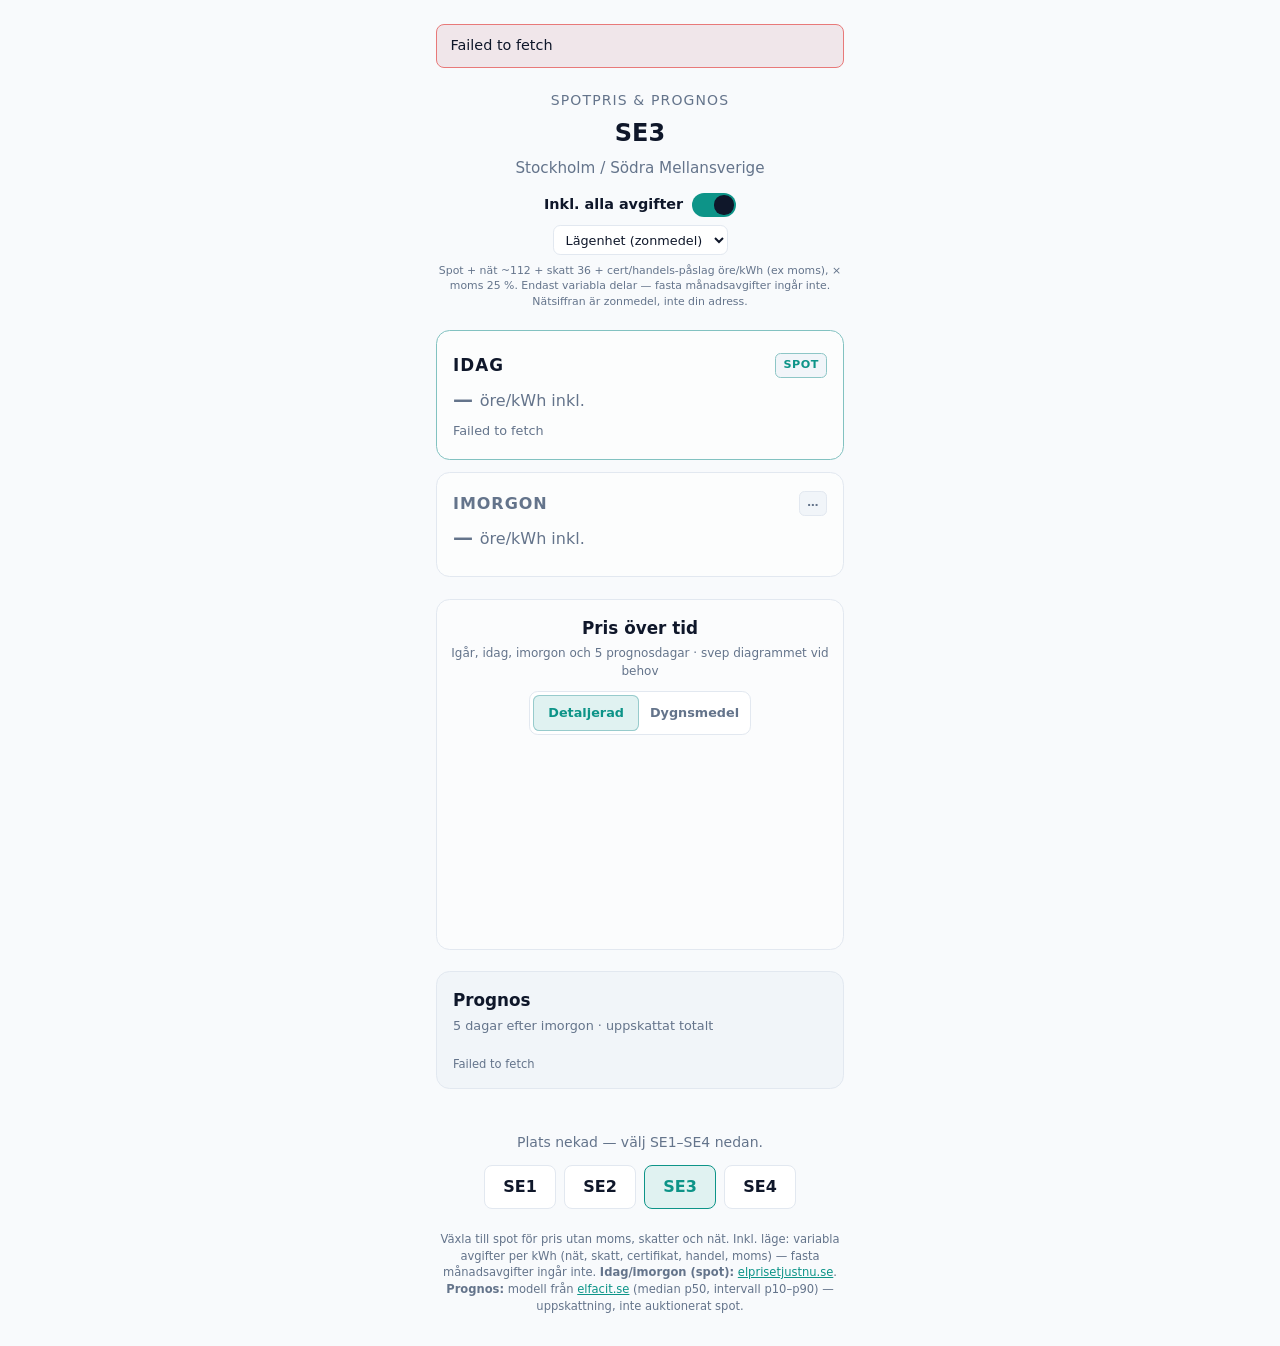
==== elpris-web/index.html @ 411c00dd "Sync elpris-web: variable-only fee model Co-authored-by: Bryneholt <Bryneholt@users.noreply.github.c" ====
<!DOCTYPE html>
<html lang="sv">
  <head>
    <meta charset="utf-8" />
    <meta name="viewport" content="width=device-width, initial-scale=1" />
    <meta name="description" content="Dagens elspotpris, imorgon och prognos för ditt elområde" />
    <title>Elpris — idag &amp; prognos</title>
    <link rel="stylesheet" href="styles.css" />
  </head>
  <body>
    <main class="page" id="main">
      <div
        id="app-status"
        class="app-status"
        role="status"
        aria-live="polite"
        hidden
      ></div>

      <header class="header">
        <p class="eyebrow">Spotpris &amp; prognos</p>
        <h1 class="zone-label" id="zone-label">—</h1>
        <p class="zone-sub" id="zone-sub" aria-live="polite"></p>
        <div class="fee-controls">
          <label class="fee-switch" for="include-fees">
            <span class="fee-switch__label">Inkl. alla avgifter</span>
            <input
              type="checkbox"
              id="include-fees"
              class="fee-switch__input"
              checked
              role="switch"
              aria-checked="true"
            />
            <span class="fee-switch__track" aria-hidden="true"></span>
          </label>
          <label class="fee-profile" for="net-profile">
            <span class="visually-hidden">Nätprofil</span>
            <select id="net-profile" class="fee-profile__select" aria-label="Nätprofil för beräkning"></select>
          </label>
        </div>
        <p class="fee-hint" id="fee-hint" hidden></p>
      </header>

      <section class="prices" aria-labelledby="prices-heading">
        <h2 id="prices-heading" class="visually-hidden">Idag och imorgon</h2>

        <article class="price-block price-block--today" aria-labelledby="today-label">
          <div class="price-block__head">
            <h3 class="price-block__title" id="today-label">Idag</h3>
            <span class="badge badge--spot" id="today-badge">Spot</span>
          </div>
          <p class="price-block__value" id="today-value" aria-live="polite">
            <span class="price-number" id="today-number">—</span>
            <span class="price-unit">öre/kWh</span>
          </p>
          <p class="price-block__meta" id="today-meta"></p>
        </article>

        <article class="price-block price-block--tomorrow" aria-labelledby="tomorrow-label">
          <div class="price-block__head">
            <h3 class="price-block__title" id="tomorrow-label">Imorgon</h3>
            <span class="badge" id="tomorrow-badge">…</span>
          </div>
          <p class="price-block__value" id="tomorrow-value" aria-live="polite">
            <span class="price-number" id="tomorrow-number">—</span>
            <span class="price-unit">öre/kWh</span>
          </p>
          <p class="price-block__meta" id="tomorrow-meta"></p>
        </article>
      </section>

      <section class="price-chart-section" aria-labelledby="chart-heading">
        <div class="price-chart-section__head">
          <h2 id="chart-heading" class="price-chart-section__title">Pris över tid</h2>
          <p class="price-chart-section__sub" id="chart-sub">
            Igår, idag, imorgon och 5 prognosdagar · svep diagrammet vid behov
          </p>
          <div class="chart-mode" role="group" aria-label="Diagramupplösning">
            <button
              type="button"
              class="chart-mode__btn"
              id="chart-mode-detailed"
              data-chart-mode="detaljerad"
              aria-pressed="true"
            >
              Detaljerad
            </button>
            <button
              type="button"
              class="chart-mode__btn"
              id="chart-mode-daily"
              data-chart-mode="dygnsmedel"
              aria-pressed="false"
            >
              Dygnsmedel
            </button>
          </div>
        </div>
        <div id="price-chart" class="price-chart" aria-live="polite"></div>
      </section>

      <section class="forecast" aria-labelledby="forecast-heading">
        <div class="forecast__head">
          <h2 class="forecast__title" id="forecast-heading">Prognos</h2>
          <p class="forecast__sub" id="forecast-sub">5 dagar framåt (medel per dygn)</p>
        </div>
        <ol class="forecast-list" id="forecast-list" aria-live="polite"></ol>
        <p class="forecast-note" id="forecast-note"></p>
      </section>

      <p class="updated" id="updated-at" aria-live="polite"></p>

      <nav class="zones" aria-label="Välj elområde">
        <p class="zones-hint" id="zones-hint">Hämtar plats …</p>
        <div class="zone-buttons" role="group" aria-label="Elområde SE1–SE4">
          <button type="button" class="zone-btn" data-zone="SE1">SE1</button>
          <button type="button" class="zone-btn" data-zone="SE2">SE2</button>
          <button type="button" class="zone-btn" data-zone="SE3">SE3</button>
          <button type="button" class="zone-btn" data-zone="SE4">SE4</button>
        </div>
      </nav>

      <footer class="footer">
        <p class="disclaimer">
          Växla till spot för pris utan moms, skatter och nät.
          Inkl. läge: variabla avgifter per kWh (nät, skatt, certifikat, handel, moms) —
          fasta månadsavgifter ingår inte.
          <strong>Idag/imorgon (spot):</strong>
          <a href="https://www.elprisetjustnu.se/elpris-api" rel="noopener noreferrer"
            >elprisetjustnu.se</a
          >.
          <strong>Prognos:</strong> modell från
          <a href="https://elfacit.se/elpris-nasta-vecka" rel="noopener noreferrer">elfacit.se</a>
          (median p50, intervall p10–p90) — uppskattning, inte auktionerat spot.
        </p>
      </footer>
    </main>
    <script src="fees.js"></script>
    <script src="chart.js"></script>
    <script src="app.js" defer></script>
  </body>
</html>
---- elpris-web/styles.css ----
:root {
  color-scheme: light dark;
  --bg: #0f1419;
  --fg: #f4f7fb;
  --muted: #9aa8b8;
  --accent: #5eead4;
  --accent-dim: #3cb8a8;
  --border: #2a3544;
  --btn-bg: #1a2330;
  --btn-active: #243044;
  --forecast-bg: #141c26;
  --font: system-ui, -apple-system, "Segoe UI", Roboto, "Helvetica Neue", sans-serif;
  --chart-spot: var(--accent);
  --chart-forecast: #a78bfa;
  --chart-cheap: #34d399;
  --chart-mid: #facc15;
  --chart-hot: #f87171;
}

@media (prefers-color-scheme: light) {
  :root {
    --bg: #f8fafc;
    --fg: #0f172a;
    --muted: #64748b;
    --accent: #0d9488;
    --accent-dim: #0f766e;
    --border: #e2e8f0;
    --btn-bg: #ffffff;
    --btn-active: #e0f2f1;
    --forecast-bg: #f1f5f9;
    --chart-forecast: #7c3aed;
    --chart-cheap: #10b981;
    --chart-mid: #eab308;
    --chart-hot: #ef4444;
  }
}

*,
*::before,
*::after {
  box-sizing: border-box;
}

html {
  font-size: 100%;
}

body {
  margin: 0;
  min-height: 100dvh;
  font-family: var(--font);
  background: var(--bg);
  color: var(--fg);
  line-height: 1.5;
}

.page {
  max-width: 28rem;
  margin: 0 auto;
  padding: 1.5rem 1.25rem 2rem;
  display: flex;
  flex-direction: column;
  gap: 1.35rem;
  min-height: 100dvh;
}

.app-status {
  margin: 0;
  padding: 0.65rem 0.85rem;
  font-size: 0.9rem;
  border-radius: 0.5rem;
  border: 1px solid var(--border);
  background: var(--forecast-bg);
  color: var(--fg);
}

.app-status--loading {
  color: var(--muted);
}

.app-status--error {
  border-color: #e87979;
  background: color-mix(in srgb, #e87979 12%, var(--forecast-bg));
  color: var(--fg);
}

.header {
  text-align: center;
}

.eyebrow {
  margin: 0 0 0.25rem;
  font-size: 0.875rem;
  text-transform: uppercase;
  letter-spacing: 0.08em;
  color: var(--muted);
}

.zone-label {
  margin: 0;
  font-size: 1.5rem;
  font-weight: 600;
}

.zone-sub {
  margin: 0.35rem 0 0;
  font-size: 0.95rem;
  color: var(--muted);
}

.fee-controls {
  margin-top: 0.85rem;
  display: flex;
  flex-direction: column;
  align-items: center;
  gap: 0.5rem;
}

.fee-switch {
  display: inline-flex;
  align-items: center;
  gap: 0.55rem;
  cursor: pointer;
  user-select: none;
}

.fee-switch__label {
  font-size: 0.9rem;
  font-weight: 600;
}

.fee-switch__input {
  position: absolute;
  opacity: 0;
  width: 1px;
  height: 1px;
}

.fee-switch__track {
  width: 2.75rem;
  height: 1.5rem;
  border-radius: 1rem;
  background: var(--border);
  position: relative;
  transition: background 0.15s;
  flex-shrink: 0;
}

.fee-switch__track::after {
  content: '';
  position: absolute;
  top: 0.15rem;
  left: 0.15rem;
  width: 1.2rem;
  height: 1.2rem;
  border-radius: 50%;
  background: var(--fg);
  transition: transform 0.15s;
}

.fee-switch__input:checked + .fee-switch__track {
  background: var(--accent);
}

.fee-switch__input:checked + .fee-switch__track::after {
  transform: translateX(1.25rem);
}

.fee-switch__input:focus-visible + .fee-switch__track {
  outline: 2px solid var(--accent);
  outline-offset: 2px;
}

.fee-profile__select {
  font: inherit;
  font-size: 0.8rem;
  padding: 0.35rem 0.5rem;
  border-radius: 0.45rem;
  border: 1px solid var(--border);
  background: var(--btn-bg);
  color: var(--fg);
  max-width: 100%;
}

.fee-hint {
  margin: 0.5rem 0 0;
  font-size: 0.68rem;
  line-height: 1.4;
  color: var(--muted);
  text-align: center;
}

[hidden].fee-hint {
  display: none;
}

.prices {
  display: flex;
  flex-direction: column;
  gap: 0.75rem;
}

.price-block {
  padding: 1.1rem 1rem;
  border: 1px solid var(--border);
  border-radius: 0.85rem;
  background: color-mix(in srgb, var(--btn-bg) 60%, transparent);
}

.price-block--today {
  padding: 1.35rem 1rem 1.2rem;
  border-color: color-mix(in srgb, var(--accent) 45%, var(--border));
}

.price-block__head {
  display: flex;
  align-items: center;
  justify-content: space-between;
  gap: 0.5rem;
  margin-bottom: 0.35rem;
}

.price-block__title {
  margin: 0;
  font-size: 1rem;
  font-weight: 600;
  text-transform: uppercase;
  letter-spacing: 0.06em;
  color: var(--muted);
}

.price-block--today .price-block__title {
  font-size: 1.05rem;
  color: var(--fg);
}

.badge {
  font-size: 0.7rem;
  font-weight: 600;
  text-transform: uppercase;
  letter-spacing: 0.04em;
  padding: 0.2rem 0.45rem;
  border-radius: 0.35rem;
  background: var(--forecast-bg);
  color: var(--muted);
  border: 1px solid var(--border);
}

.badge--spot {
  color: var(--accent);
  border-color: color-mix(in srgb, var(--accent) 40%, var(--border));
}

.badge--forecast {
  color: #c4b5fd;
  border-color: #6d28d9;
}

@media (prefers-color-scheme: light) {
  .badge--forecast {
    color: #5b21b6;
    border-color: #c4b5fd;
    background: #ede9fe;
  }
}

.price-block__value {
  margin: 0;
  display: flex;
  flex-wrap: wrap;
  align-items: baseline;
  gap: 0.3rem 0.45rem;
}

.price-number {
  font-weight: 700;
  font-variant-numeric: tabular-nums;
  letter-spacing: -0.02em;
  color: var(--accent);
}

.price-block--today .price-number {
  font-size: clamp(2.75rem, 13vw, 3.75rem);
}

.price-block--tomorrow .price-number {
  font-size: clamp(2.1rem, 10vw, 2.75rem);
}

.price-unit {
  font-size: 1rem;
  color: var(--muted);
}

.price-block__meta {
  margin: 0.45rem 0 0;
  font-size: 0.8rem;
  color: var(--muted);
}

.price-chart-section {
  padding: 1rem 0.75rem 0.85rem;
  border: 1px solid var(--border);
  border-radius: 0.85rem;
  background: color-mix(in srgb, var(--btn-bg) 50%, transparent);
}

.price-chart-section__head {
  margin-bottom: 0.5rem;
  text-align: center;
}

.price-chart-section__title {
  margin: 0;
  font-size: 1.05rem;
  font-weight: 600;
}

.price-chart-section__sub {
  margin: 0.2rem 0 0;
  font-size: 0.75rem;
  color: var(--muted);
}

.chart-mode {
  display: inline-flex;
  margin-top: 0.65rem;
  padding: 0.2rem;
  gap: 0.15rem;
  border-radius: 0.55rem;
  border: 1px solid var(--border);
  background: var(--btn-bg);
}

.chart-mode__btn {
  flex: 1;
  min-width: 6.5rem;
  min-height: 2.25rem;
  padding: 0.4rem 0.55rem;
  font: inherit;
  font-size: 0.8rem;
  font-weight: 600;
  color: var(--muted);
  background: transparent;
  border: none;
  border-radius: 0.4rem;
  cursor: pointer;
}

.chart-mode__btn:hover {
  color: var(--fg);
}

.chart-mode__btn:focus-visible {
  outline: 2px solid var(--accent);
  outline-offset: 1px;
}

.chart-mode__btn[aria-pressed='true'] {
  color: var(--accent);
  background: var(--btn-active);
  box-shadow: inset 0 0 0 1px color-mix(in srgb, var(--accent) 35%, var(--border));
}

.price-chart {
  min-height: 12rem;
  display: flex;
  flex-direction: column;
  align-items: stretch;
  gap: 0.5rem;
}

.price-chart__empty {
  margin: 2rem 0;
  text-align: center;
  font-size: 0.85rem;
  color: var(--muted);
}

.price-chart__scroll {
  overflow-x: auto;
  overflow-y: hidden;
  -webkit-overflow-scrolling: touch;
  margin: 0 -0.35rem;
  padding: 0 0.35rem 0.15rem;
  scrollbar-width: thin;
}

.price-chart__scroll:focus-visible {
  outline: 2px solid var(--accent);
  outline-offset: 2px;
  border-radius: 0.35rem;
}

.price-chart__scroll-hint {
  margin: 0 0 0.35rem;
  font-size: 0.68rem;
  text-align: center;
  color: var(--chart-forecast);
  font-weight: 600;
}

.price-chart__scroll-hint[hidden] {
  display: none;
}

.price-chart__prognos-divider {
  stroke: var(--chart-forecast);
  stroke-width: 1.25;
  stroke-dasharray: 3 4;
  opacity: 0.55;
}

.price-chart__segment-line--forecast {
  filter: drop-shadow(0 0 1px color-mix(in srgb, var(--chart-forecast) 40%, transparent));
}

.price-chart__dot--forecast {
  opacity: 1;
}

.price-chart__svg {
  width: 100%;
  height: auto;
  display: block;
  overflow: visible;
}

.price-chart--wide .price-chart__svg {
  width: auto;
  min-width: 100%;
}

.price-chart__grid line {
  stroke: var(--border);
  stroke-width: 1;
  stroke-dasharray: 2 4;
  opacity: 0.85;
}

.price-chart__ylabel,
.price-chart__xlabel {
  font-size: 8px;
  fill: var(--muted);
  font-family: var(--font);
}

.price-chart__day-label {
  font-size: 9px;
  font-weight: 600;
  fill: var(--muted);
  font-family: var(--font);
  text-transform: uppercase;
  letter-spacing: 0.04em;
}

.price-chart__band {
  fill: var(--border);
  opacity: 0.12;
}

.price-chart__band--today {
  fill: var(--accent);
  opacity: 0.08;
}

.price-chart__band--forecast-day {
  fill: color-mix(in srgb, var(--chart-forecast) 22%, transparent);
  opacity: 0.35;
}

.price-chart__day-label--prognos {
  font-size: 8px;
  fill: color-mix(in srgb, var(--chart-forecast) 70%, var(--muted));
}

.price-chart__mean-line {
  stroke: var(--chart-mid);
  stroke-width: 1;
  stroke-dasharray: 4 3;
  opacity: 0.65;
}

.price-chart__legend {
  display: flex;
  flex-wrap: wrap;
  justify-content: center;
  gap: 0.65rem 1rem;
  font-size: 0.72rem;
  color: var(--muted);
}

.price-chart__legend-item {
  display: inline-flex;
  align-items: center;
  gap: 0.35rem;
}

.price-chart__swatch {
  width: 1.25rem;
  height: 0.2rem;
  border-radius: 1px;
  flex-shrink: 0;
}

.price-chart__swatch--spot {
  background: var(--chart-spot);
}

.price-chart__swatch--forecast {
  background: repeating-linear-gradient(
    90deg,
    var(--chart-forecast) 0 4px,
    transparent 4px 7px
  );
  height: 2px;
}

.price-chart__scale {
  margin-top: 0.35rem;
  text-align: center;
}

.price-chart__scale-title {
  margin: 0 0 0.35rem;
  font-size: 0.68rem;
  font-weight: 600;
  text-transform: uppercase;
  letter-spacing: 0.05em;
  color: var(--muted);
}

.price-chart__scale-bar {
  height: 0.55rem;
  border-radius: 0.35rem;
  border: 1px solid var(--border);
  background: linear-gradient(
    90deg,
    var(--chart-cheap) 0%,
    var(--chart-mid) 50%,
    var(--chart-hot) 100%
  );
}

.price-chart__scale-labels {
  display: grid;
  grid-template-columns: 1fr 1fr 1fr;
  gap: 0.25rem;
  margin-top: 0.35rem;
  font-size: 0.65rem;
  color: var(--muted);
}

.price-chart__scale-labels strong {
  display: block;
  margin-top: 0.1rem;
  font-size: 0.82rem;
  font-variant-numeric: tabular-nums;
  color: var(--fg);
}

.price-chart__scale-note {
  margin: 0.35rem 0 0;
  font-size: 0.62rem;
  color: var(--muted);
  line-height: 1.35;
}

.price-chart__legend--type {
  margin-top: 0.15rem;
}

.forecast {
  padding: 1rem;
  border: 1px solid var(--border);
  border-radius: 0.85rem;
  background: var(--forecast-bg);
}

.forecast__head {
  margin-bottom: 0.65rem;
}

.forecast__title {
  margin: 0;
  font-size: 1.05rem;
  font-weight: 600;
}

.forecast__sub {
  margin: 0.15rem 0 0;
  font-size: 0.8rem;
  color: var(--muted);
}

.forecast-list {
  margin: 0;
  padding: 0;
  list-style: none;
  display: flex;
  flex-direction: column;
  gap: 0.45rem;
}

.forecast-row {
  display: grid;
  grid-template-columns: 1fr auto;
  gap: 0.25rem 0.75rem;
  align-items: baseline;
  padding: 0.55rem 0;
  border-bottom: 1px solid var(--border);
}

.forecast-row:last-child {
  border-bottom: none;
  padding-bottom: 0;
}

.forecast-row__day {
  font-size: 0.95rem;
  font-weight: 500;
}

.forecast-row__value {
  font-size: 1.2rem;
  font-weight: 700;
  font-variant-numeric: tabular-nums;
  color: var(--accent-dim);
  text-align: right;
}

.forecast-row__range {
  grid-column: 1 / -1;
  font-size: 0.75rem;
  color: var(--muted);
}

.forecast-note {
  margin: 0.65rem 0 0;
  font-size: 0.72rem;
  color: var(--muted);
  line-height: 1.4;
}

.updated {
  margin: 0;
  text-align: center;
  font-size: 0.8rem;
  color: var(--muted);
}

.zones {
  text-align: center;
}

.zones-hint {
  margin: 0 0 0.75rem;
  font-size: 0.875rem;
  color: var(--muted);
}

.zone-buttons {
  display: flex;
  gap: 0.5rem;
  justify-content: center;
}

.zone-btn {
  flex: 1;
  max-width: 4.5rem;
  min-height: 2.75rem;
  padding: 0.5rem;
  font: inherit;
  font-size: 1rem;
  font-weight: 600;
  color: var(--fg);
  background: var(--btn-bg);
  border: 1px solid var(--border);
  border-radius: 0.5rem;
  cursor: pointer;
  transition: background 0.15s, border-color 0.15s;
}

.zone-btn:hover {
  border-color: var(--accent);
}

.zone-btn:focus-visible {
  outline: 2px solid var(--accent);
  outline-offset: 2px;
}

.zone-btn[aria-pressed='true'] {
  background: var(--btn-active);
  border-color: var(--accent);
  color: var(--accent);
}

.footer {
  margin-top: auto;
}

.disclaimer {
  margin: 0;
  font-size: 0.72rem;
  line-height: 1.45;
  color: var(--muted);
  text-align: center;
}

.disclaimer a {
  color: var(--accent);
}

.disclaimer strong {
  font-weight: 600;
}

.visually-hidden {
  position: absolute;
  width: 1px;
  height: 1px;
  padding: 0;
  margin: -1px;
  overflow: hidden;
  clip: rect(0, 0, 0, 0);
  white-space: nowrap;
  border: 0;
}

.is-loading .price-number {
  opacity: 0.45;
}

.is-error .price-number {
  color: var(--muted);
  font-size: 1.25rem;
}
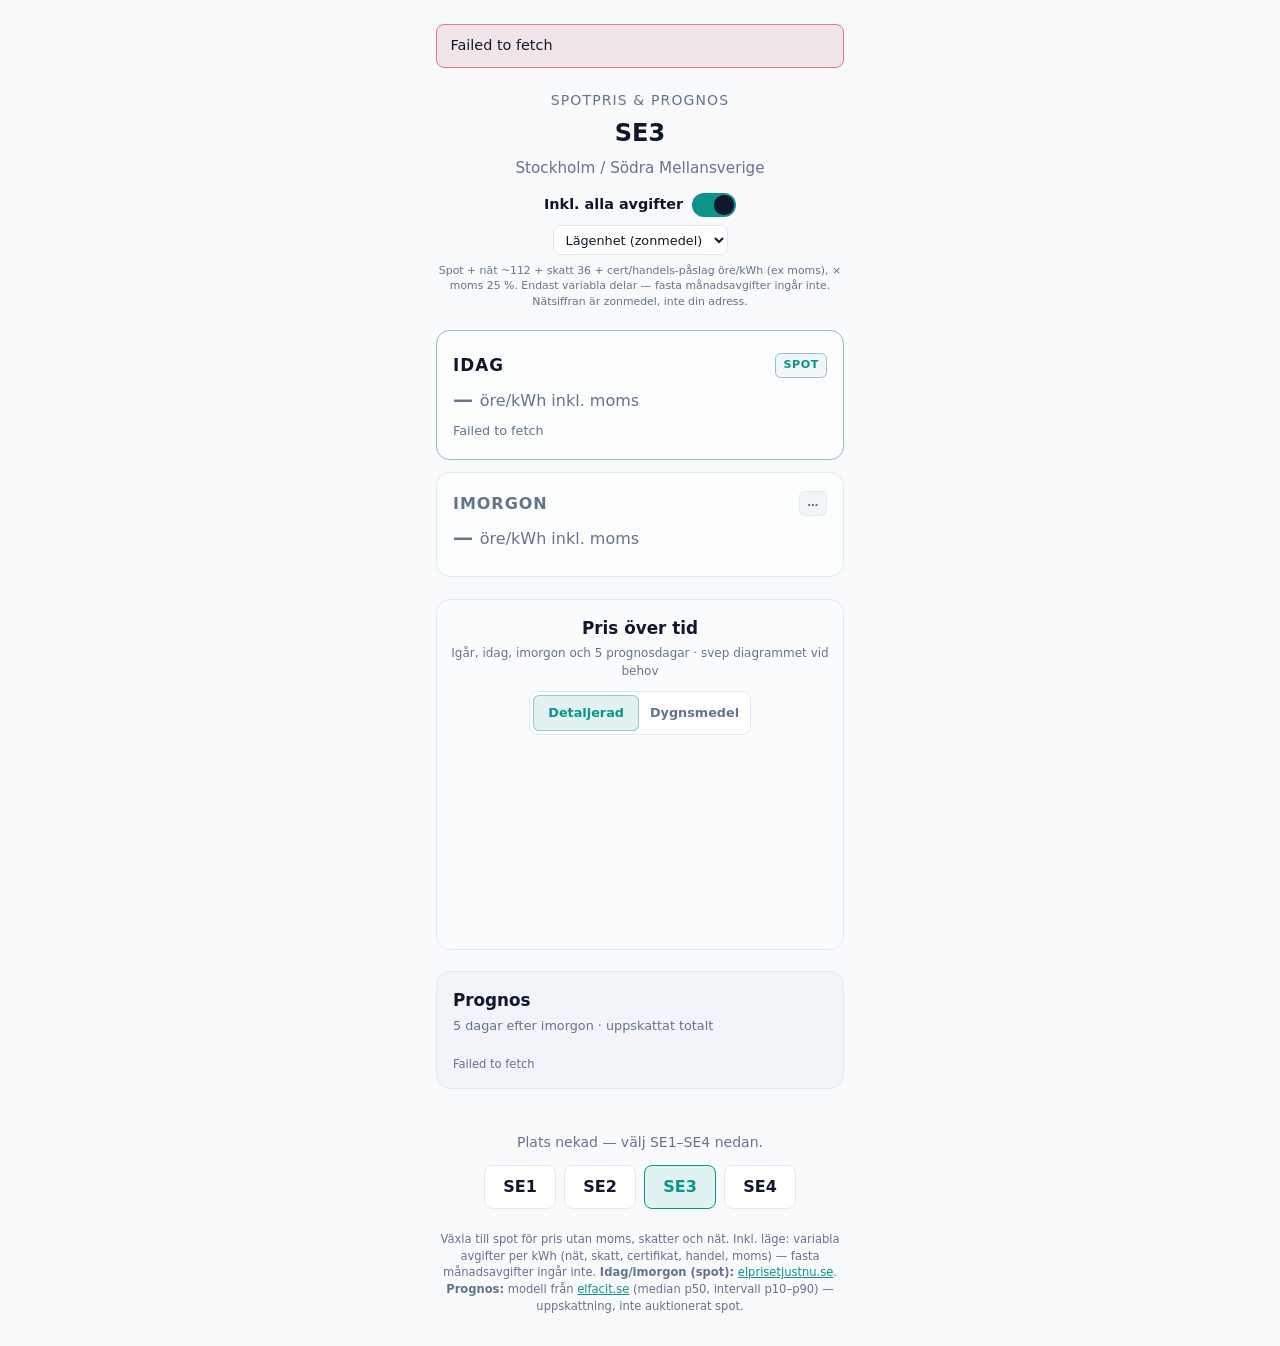
==== commit 9b465d2f: "Sync elpris-web fee breakdown rows Co-authored-by: Bryneholt <Bryneholt@users.noreply.github.com>" ====
--- a/elpris-web/index.html
+++ b/elpris-web/index.html
@@ -54,6 +54,8 @@
             <span class="price-number" id="today-number">—</span>
             <span class="price-unit">öre/kWh</span>
           </p>
+          <p class="price-block__spot-ref" id="today-spot-ref" hidden></p>
+          <p class="price-block__fees" id="today-fees" hidden></p>
           <p class="price-block__meta" id="today-meta"></p>
         </article>
 
@@ -66,6 +68,8 @@
             <span class="price-number" id="tomorrow-number">—</span>
             <span class="price-unit">öre/kWh</span>
           </p>
+          <p class="price-block__spot-ref" id="tomorrow-spot-ref" hidden></p>
+          <p class="price-block__fees" id="tomorrow-fees" hidden></p>
           <p class="price-block__meta" id="tomorrow-meta"></p>
         </article>
       </section>
--- a/elpris-web/styles.css
+++ b/elpris-web/styles.css
@@ -292,6 +292,35 @@
   color: var(--muted);
 }
 
+.price-block__spot-ref {
+  margin: 0.2rem 0 0;
+  font-size: 0.78rem;
+  color: var(--muted);
+  font-variant-numeric: tabular-nums;
+}
+
+.price-block__spot-ref[hidden],
+.price-block__fees[hidden] {
+  display: none;
+}
+
+.price-block__fees {
+  margin: 0.35rem 0 0;
+  padding: 0.45rem 0.5rem;
+  font-size: 0.75rem;
+  line-height: 1.4;
+  color: var(--fg);
+  background: color-mix(in srgb, var(--forecast-bg) 85%, transparent);
+  border-radius: 0.45rem;
+  border: 1px solid var(--border);
+  font-variant-numeric: tabular-nums;
+}
+
+.price-block__fees strong {
+  font-weight: 600;
+  color: var(--accent-dim);
+}
+
 .price-block__meta {
   margin: 0.45rem 0 0;
   font-size: 0.8rem;
@@ -627,6 +656,17 @@
   font-variant-numeric: tabular-nums;
   color: var(--accent-dim);
   text-align: right;
+}
+
+.forecast-row__fees {
+  grid-column: 1 / -1;
+  font-size: 0.72rem;
+  color: var(--fg);
+  padding: 0.35rem 0.45rem;
+  border-radius: 0.4rem;
+  background: color-mix(in srgb, var(--forecast-bg) 75%, transparent);
+  border: 1px solid var(--border);
+  font-variant-numeric: tabular-nums;
 }
 
 .forecast-row__range {
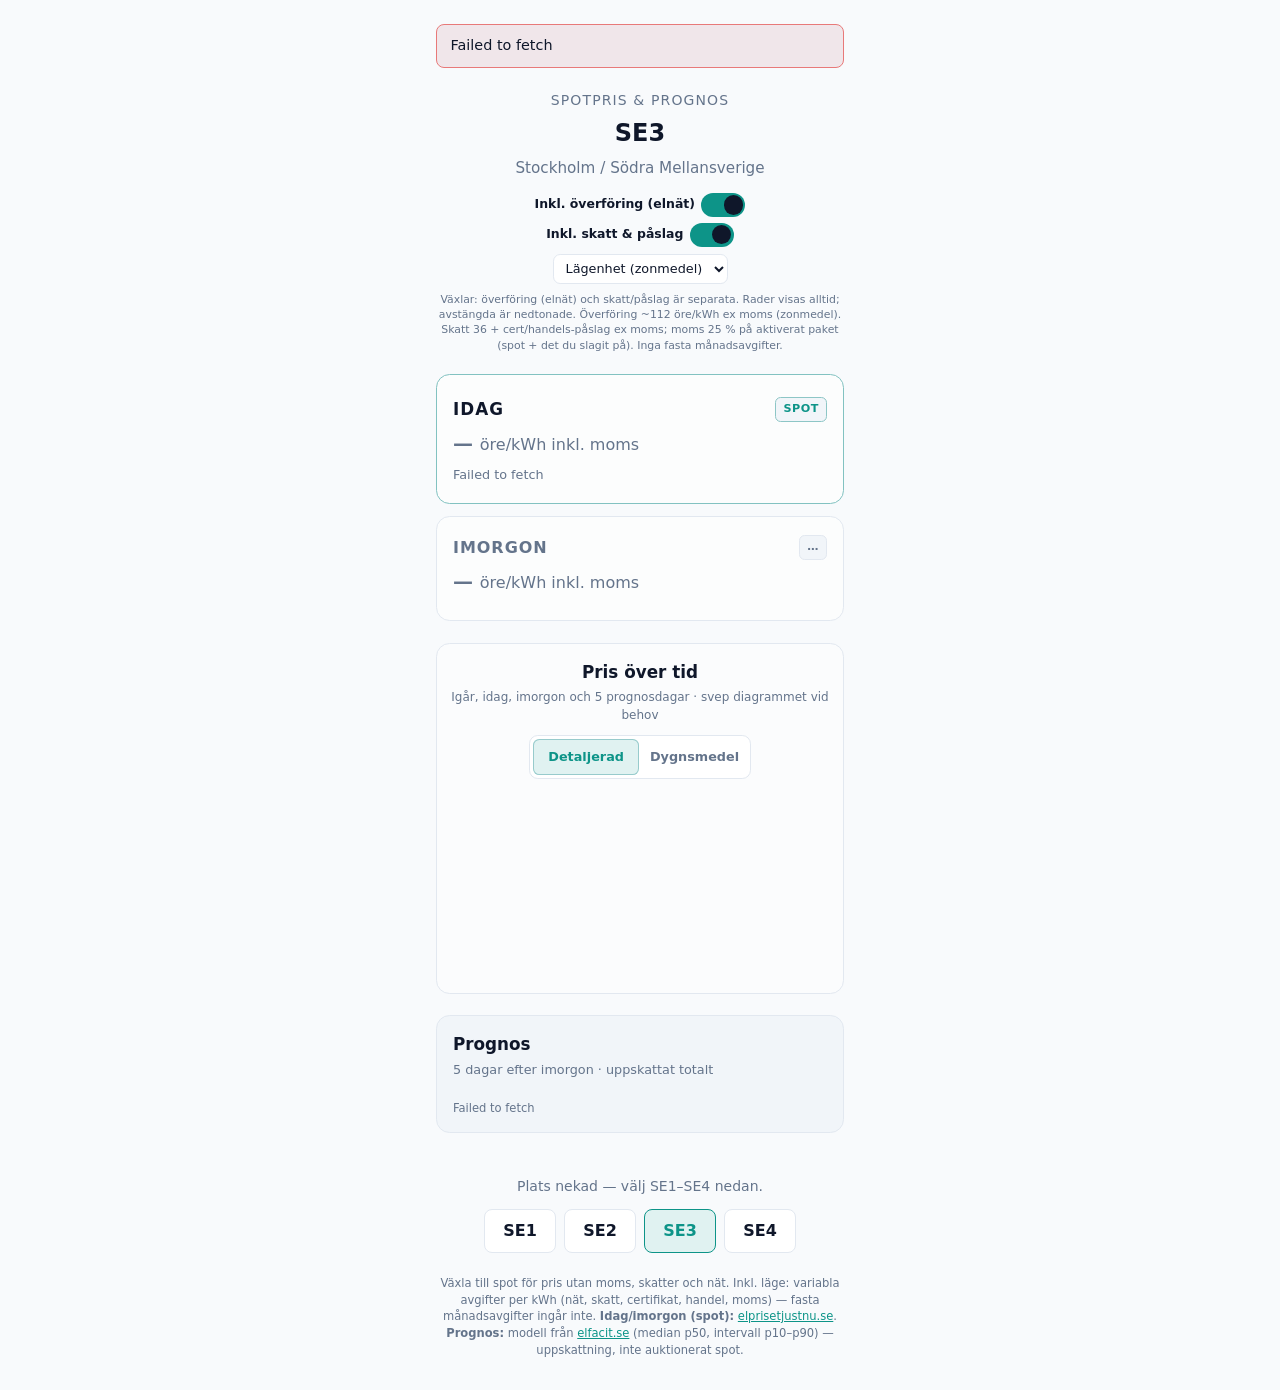
==== commit af7a78d2: "Sync dual fee toggles to elpris-web Co-authored-by: Bryneholt <Bryneholt@users.noreply.github.com>" ====
--- a/elpris-web/index.html
+++ b/elpris-web/index.html
@@ -22,18 +22,32 @@
         <h1 class="zone-label" id="zone-label">—</h1>
         <p class="zone-sub" id="zone-sub" aria-live="polite"></p>
         <div class="fee-controls">
-          <label class="fee-switch" for="include-fees">
-            <span class="fee-switch__label">Inkl. alla avgifter</span>
-            <input
-              type="checkbox"
-              id="include-fees"
-              class="fee-switch__input"
-              checked
-              role="switch"
-              aria-checked="true"
-            />
-            <span class="fee-switch__track" aria-hidden="true"></span>
-          </label>
+          <div class="fee-toggles" role="group" aria-label="Prisberäkning">
+            <label class="fee-switch" for="include-grid">
+              <span class="fee-switch__label">Inkl. överföring (elnät)</span>
+              <input
+                type="checkbox"
+                id="include-grid"
+                class="fee-switch__input"
+                checked
+                role="switch"
+                aria-checked="true"
+              />
+              <span class="fee-switch__track" aria-hidden="true"></span>
+            </label>
+            <label class="fee-switch" for="include-addons">
+              <span class="fee-switch__label">Inkl. skatt &amp; påslag</span>
+              <input
+                type="checkbox"
+                id="include-addons"
+                class="fee-switch__input"
+                checked
+                role="switch"
+                aria-checked="true"
+              />
+              <span class="fee-switch__track" aria-hidden="true"></span>
+            </label>
+          </div>
           <label class="fee-profile" for="net-profile">
             <span class="visually-hidden">Nätprofil</span>
             <select id="net-profile" class="fee-profile__select" aria-label="Nätprofil för beräkning"></select>
@@ -54,8 +68,7 @@
             <span class="price-number" id="today-number">—</span>
             <span class="price-unit">öre/kWh</span>
           </p>
-          <p class="price-block__spot-ref" id="today-spot-ref" hidden></p>
-          <p class="price-block__fees" id="today-fees" hidden></p>
+          <div class="price-block__fees" id="today-fees" hidden></div>
           <p class="price-block__meta" id="today-meta"></p>
         </article>
 
@@ -68,8 +81,7 @@
             <span class="price-number" id="tomorrow-number">—</span>
             <span class="price-unit">öre/kWh</span>
           </p>
-          <p class="price-block__spot-ref" id="tomorrow-spot-ref" hidden></p>
-          <p class="price-block__fees" id="tomorrow-fees" hidden></p>
+          <div class="price-block__fees" id="tomorrow-fees" hidden></div>
           <p class="price-block__meta" id="tomorrow-meta"></p>
         </article>
       </section>
--- a/elpris-web/styles.css
+++ b/elpris-web/styles.css
@@ -113,20 +113,31 @@
   display: flex;
   flex-direction: column;
   align-items: center;
-  gap: 0.5rem;
+  gap: 0.45rem;
+}
+
+.fee-toggles {
+  display: flex;
+  flex-wrap: wrap;
+  justify-content: center;
+  align-items: center;
+  gap: 0.35rem 0.75rem;
+  max-width: 22rem;
 }
 
 .fee-switch {
   display: inline-flex;
   align-items: center;
-  gap: 0.55rem;
+  gap: 0.4rem;
   cursor: pointer;
   user-select: none;
 }
 
 .fee-switch__label {
-  font-size: 0.9rem;
-  font-weight: 600;
+  font-size: 0.78rem;
+  font-weight: 600;
+  line-height: 1.2;
+  text-align: left;
 }
 
 .fee-switch__input {
@@ -292,33 +303,118 @@
   color: var(--muted);
 }
 
-.price-block__spot-ref {
-  margin: 0.2rem 0 0;
-  font-size: 0.78rem;
-  color: var(--muted);
-  font-variant-numeric: tabular-nums;
-}
-
-.price-block__spot-ref[hidden],
 .price-block__fees[hidden] {
   display: none;
 }
 
 .price-block__fees {
-  margin: 0.35rem 0 0;
-  padding: 0.45rem 0.5rem;
-  font-size: 0.75rem;
-  line-height: 1.4;
+  margin: 0.28rem 0 0;
+  padding: 0.35rem 0.4rem;
+  font-size: 0.68rem;
+  line-height: 1.2;
   color: var(--fg);
   background: color-mix(in srgb, var(--forecast-bg) 85%, transparent);
-  border-radius: 0.45rem;
-  border: 1px solid var(--border);
+  border-radius: 0.4rem;
+  border: 1px solid var(--border);
+}
+
+.fee-pivot {
+  width: 100%;
+  border-collapse: collapse;
+  font-size: 0.66rem;
+  line-height: 1.15;
+}
+
+.fee-pivot__caption {
+  margin: 0 0 0.2rem;
+  padding: 0;
+  text-align: left;
+  font-size: 0.58rem;
+  font-weight: 600;
+  letter-spacing: 0.03em;
+  color: var(--muted);
+}
+
+.fee-pivot__row th,
+.fee-pivot__row td {
+  padding: 0.14rem 0.05rem;
+  vertical-align: middle;
+  border-bottom: 1px solid color-mix(in srgb, var(--border) 65%, transparent);
+}
+
+.fee-pivot__row th {
+  text-align: left;
+  font-weight: 500;
+  color: var(--muted);
+  font-size: 0.64rem;
+  padding-right: 0.35rem;
+  line-height: 1.2;
+}
+
+.fee-pivot__row--spot th {
+  color: var(--fg);
+  font-weight: 600;
+}
+
+.fee-pivot__amount {
+  text-align: right;
+  white-space: nowrap;
+  width: 38%;
+}
+
+.fee-pivot__value {
+  display: inline;
+  font-weight: 600;
   font-variant-numeric: tabular-nums;
-}
-
-.price-block__fees strong {
+  font-family: ui-monospace, SFMono-Regular, Menlo, Consolas, monospace;
+  font-size: 0.7rem;
+  color: var(--fg);
+}
+
+.fee-pivot__hint {
+  display: inline;
+  font-size: 0.56rem;
+  color: var(--muted);
+  font-weight: 400;
+}
+
+.fee-pivot__row--vat th {
+  font-style: italic;
+}
+
+.fee-pivot__row--off th,
+.fee-pivot__row--off td {
+  opacity: 0.42;
+}
+
+.fee-pivot__row--off .fee-pivot__value {
+  text-decoration: line-through;
+  text-decoration-color: color-mix(in srgb, var(--muted) 70%, transparent);
+}
+
+.fee-pivot__row--off .fee-pivot__hint::after {
+  content: ' · av';
+  font-size: 0.52rem;
+}
+
+.fee-pivot__row--addon th,
+.fee-pivot__row--addon .fee-pivot__value {
   font-weight: 600;
   color: var(--accent-dim);
+}
+
+.fee-pivot__row--total th,
+.fee-pivot__row--total .fee-pivot__value {
+  font-weight: 700;
+  font-size: 0.74rem;
+  color: var(--accent);
+}
+
+.fee-pivot tfoot .fee-pivot__row th,
+.fee-pivot tfoot .fee-pivot__row td {
+  border-bottom: none;
+  border-top: 1px solid color-mix(in srgb, var(--accent) 40%, var(--border));
+  padding-top: 0.18rem;
 }
 
 .price-block__meta {
@@ -660,13 +756,20 @@
 
 .forecast-row__fees {
   grid-column: 1 / -1;
-  font-size: 0.72rem;
-  color: var(--fg);
-  padding: 0.35rem 0.45rem;
-  border-radius: 0.4rem;
+  margin: 0.1rem 0 0.05rem;
+  padding: 0.3rem 0.35rem;
+  border-radius: 0.35rem;
   background: color-mix(in srgb, var(--forecast-bg) 75%, transparent);
   border: 1px solid var(--border);
-  font-variant-numeric: tabular-nums;
+}
+
+.forecast-row__fees .fee-pivot__caption {
+  margin-bottom: 0.12rem;
+}
+
+.forecast-row {
+  gap: 0.2rem 0.65rem;
+  padding: 0.45rem 0;
 }
 
 .forecast-row__range {
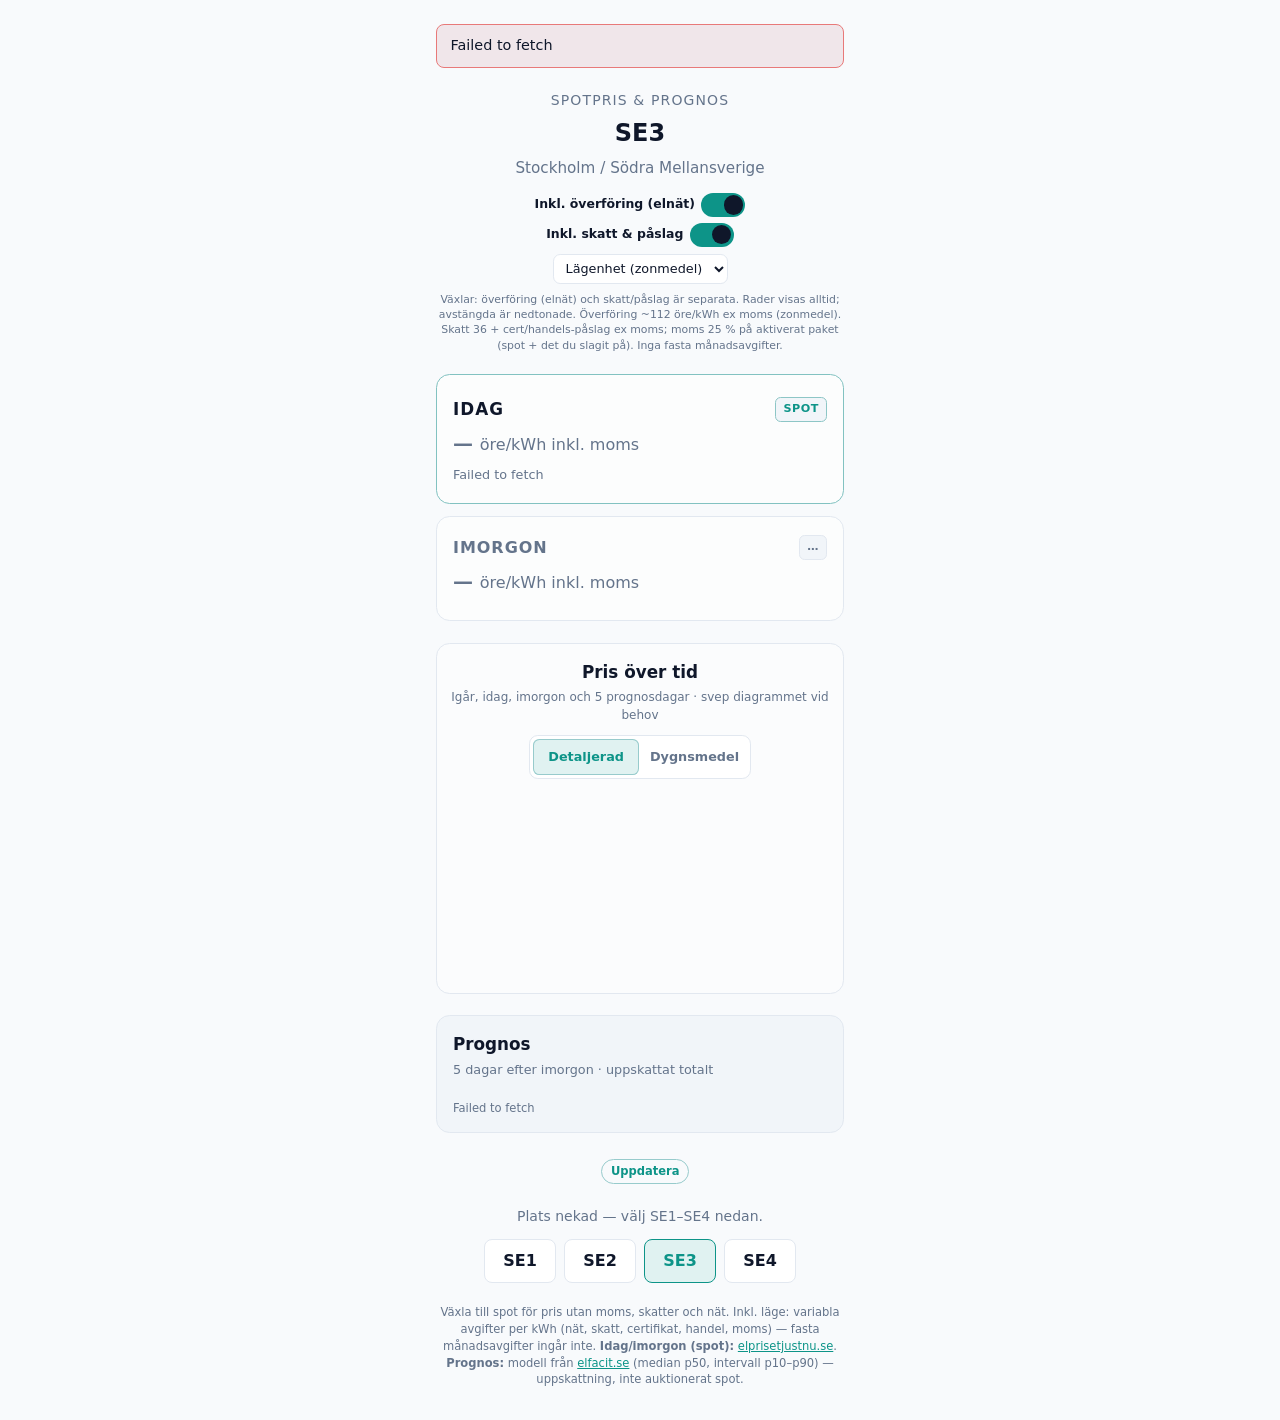
==== commit e70b0681: "Sync price auto-refresh to elpris-web Co-authored-by: Bryneholt <Bryneholt@users.noreply.github.com>" ====
--- a/elpris-web/index.html
+++ b/elpris-web/index.html
@@ -125,7 +125,10 @@
         <p class="forecast-note" id="forecast-note"></p>
       </section>
 
-      <p class="updated" id="updated-at" aria-live="polite"></p>
+      <div class="updated-row">
+        <p class="updated" id="updated-at" aria-live="polite"></p>
+        <button type="button" class="refresh-btn" id="refresh-prices">Uppdatera</button>
+      </div>
 
       <nav class="zones" aria-label="Välj elområde">
         <p class="zones-hint" id="zones-hint">Hämtar plats …</p>
--- a/elpris-web/styles.css
+++ b/elpris-web/styles.css
@@ -785,11 +785,42 @@
   line-height: 1.4;
 }
 
+.updated-row {
+  display: flex;
+  flex-wrap: wrap;
+  align-items: center;
+  justify-content: center;
+  gap: 0.35rem 0.65rem;
+  margin: 0.25rem 0 0;
+}
+
 .updated {
   margin: 0;
   text-align: center;
   font-size: 0.8rem;
   color: var(--muted);
+}
+
+.refresh-btn {
+  margin: 0;
+  padding: 0.2rem 0.55rem;
+  font: inherit;
+  font-size: 0.72rem;
+  font-weight: 600;
+  color: var(--accent);
+  background: transparent;
+  border: 1px solid color-mix(in srgb, var(--accent) 35%, var(--border));
+  border-radius: 999px;
+  cursor: pointer;
+}
+
+.refresh-btn:hover {
+  background: color-mix(in srgb, var(--accent) 12%, transparent);
+}
+
+.refresh-btn:focus-visible {
+  outline: 2px solid var(--accent);
+  outline-offset: 2px;
 }
 
 .zones {
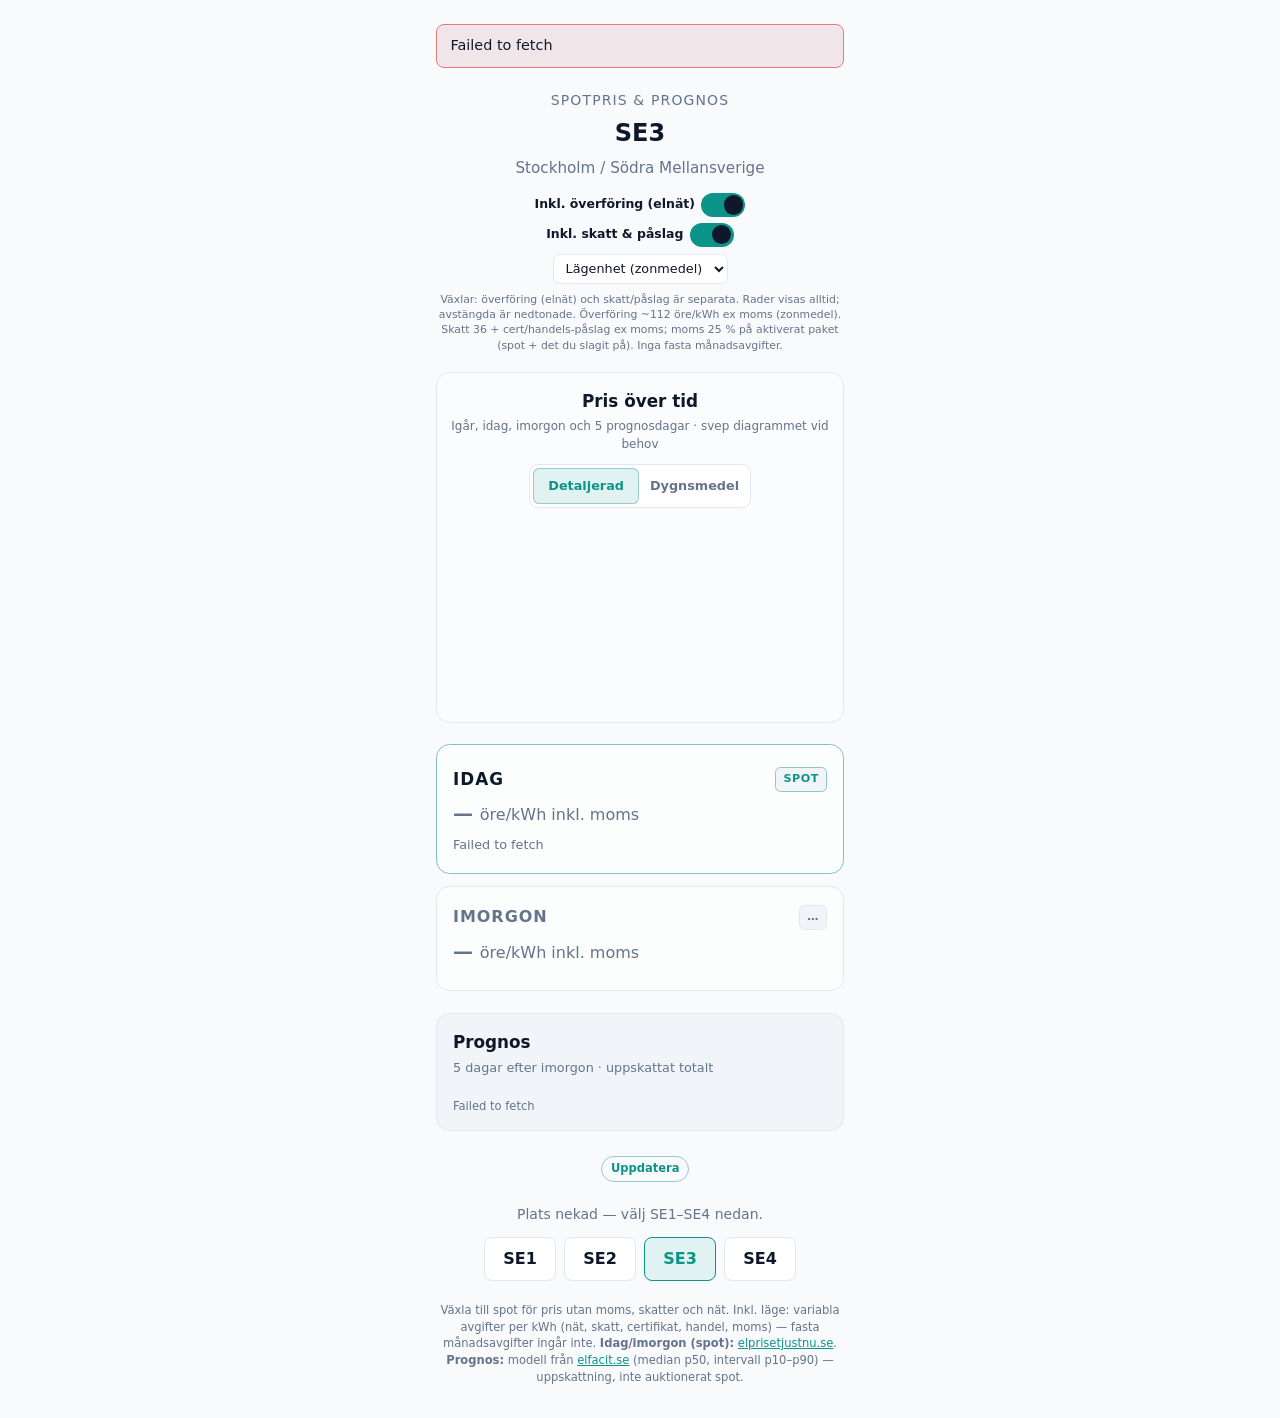
==== commit 93e1bf3c: "Sync chart layout and day averages to elpris-web Co-authored-by: Bryneholt <Bryneholt@users.noreply." ====
--- a/elpris-web/index.html
+++ b/elpris-web/index.html
@@ -53,8 +53,38 @@
             <select id="net-profile" class="fee-profile__select" aria-label="Nätprofil för beräkning"></select>
           </label>
         </div>
-        <p class="fee-hint" id="fee-hint" hidden></p>
+        <p class="fee-hint" id="fee-hint"></p>
       </header>
+
+      <section class="price-chart-section price-chart-section--primary" aria-labelledby="chart-heading">
+        <div class="price-chart-section__head">
+          <h2 id="chart-heading" class="price-chart-section__title">Pris över tid</h2>
+          <p class="price-chart-section__sub" id="chart-sub">
+            Igår, idag, imorgon och 5 prognosdagar · svep diagrammet vid behov
+          </p>
+          <div class="chart-mode" role="group" aria-label="Diagramupplösning">
+            <button
+              type="button"
+              class="chart-mode__btn"
+              id="chart-mode-detailed"
+              data-chart-mode="detaljerad"
+              aria-pressed="true"
+            >
+              Detaljerad
+            </button>
+            <button
+              type="button"
+              class="chart-mode__btn"
+              id="chart-mode-daily"
+              data-chart-mode="dygnsmedel"
+              aria-pressed="false"
+            >
+              Dygnsmedel
+            </button>
+          </div>
+        </div>
+        <div id="price-chart" class="price-chart" aria-live="polite"></div>
+      </section>
 
       <section class="prices" aria-labelledby="prices-heading">
         <h2 id="prices-heading" class="visually-hidden">Idag och imorgon</h2>
@@ -84,36 +114,6 @@
           <div class="price-block__fees" id="tomorrow-fees" hidden></div>
           <p class="price-block__meta" id="tomorrow-meta"></p>
         </article>
-      </section>
-
-      <section class="price-chart-section" aria-labelledby="chart-heading">
-        <div class="price-chart-section__head">
-          <h2 id="chart-heading" class="price-chart-section__title">Pris över tid</h2>
-          <p class="price-chart-section__sub" id="chart-sub">
-            Igår, idag, imorgon och 5 prognosdagar · svep diagrammet vid behov
-          </p>
-          <div class="chart-mode" role="group" aria-label="Diagramupplösning">
-            <button
-              type="button"
-              class="chart-mode__btn"
-              id="chart-mode-detailed"
-              data-chart-mode="detaljerad"
-              aria-pressed="true"
-            >
-              Detaljerad
-            </button>
-            <button
-              type="button"
-              class="chart-mode__btn"
-              id="chart-mode-daily"
-              data-chart-mode="dygnsmedel"
-              aria-pressed="false"
-            >
-              Dygnsmedel
-            </button>
-          </div>
-        </div>
-        <div id="price-chart" class="price-chart" aria-live="polite"></div>
       </section>
 
       <section class="forecast" aria-labelledby="forecast-heading">
@@ -155,8 +155,8 @@
         </p>
       </footer>
     </main>
-    <script src="fees.js"></script>
-    <script src="chart.js"></script>
-    <script src="app.js" defer></script>
+    <script src="fees.js?v=5"></script>
+    <script src="chart.js?v=5"></script>
+    <script src="app.js?v=5" defer></script>
   </body>
 </html>
--- a/elpris-web/styles.css
+++ b/elpris-web/styles.css
@@ -155,6 +155,7 @@
   position: relative;
   transition: background 0.15s;
   flex-shrink: 0;
+  pointer-events: none;
 }
 
 .fee-switch__track::after {
@@ -430,6 +431,10 @@
   background: color-mix(in srgb, var(--btn-bg) 50%, transparent);
 }
 
+.price-chart-section--primary {
+  margin-top: -0.15rem;
+}
+
 .price-chart-section__head {
   margin-bottom: 0.5rem;
   text-align: center;
@@ -582,6 +587,28 @@
 .price-chart__band {
   fill: var(--border);
   opacity: 0.12;
+}
+
+.price-chart__band--alt {
+  opacity: 0.22;
+}
+
+.price-chart__day-divider {
+  stroke: color-mix(in srgb, var(--fg) 22%, var(--border));
+  stroke-width: 1;
+  stroke-dasharray: 2 3;
+  pointer-events: none;
+}
+
+.price-chart__day-avg {
+  font-size: 9px;
+  font-weight: 700;
+  fill: var(--accent);
+  font-variant-numeric: tabular-nums;
+}
+
+.price-chart__day-avg--prognos {
+  fill: var(--chart-forecast);
 }
 
 .price-chart__band--today {
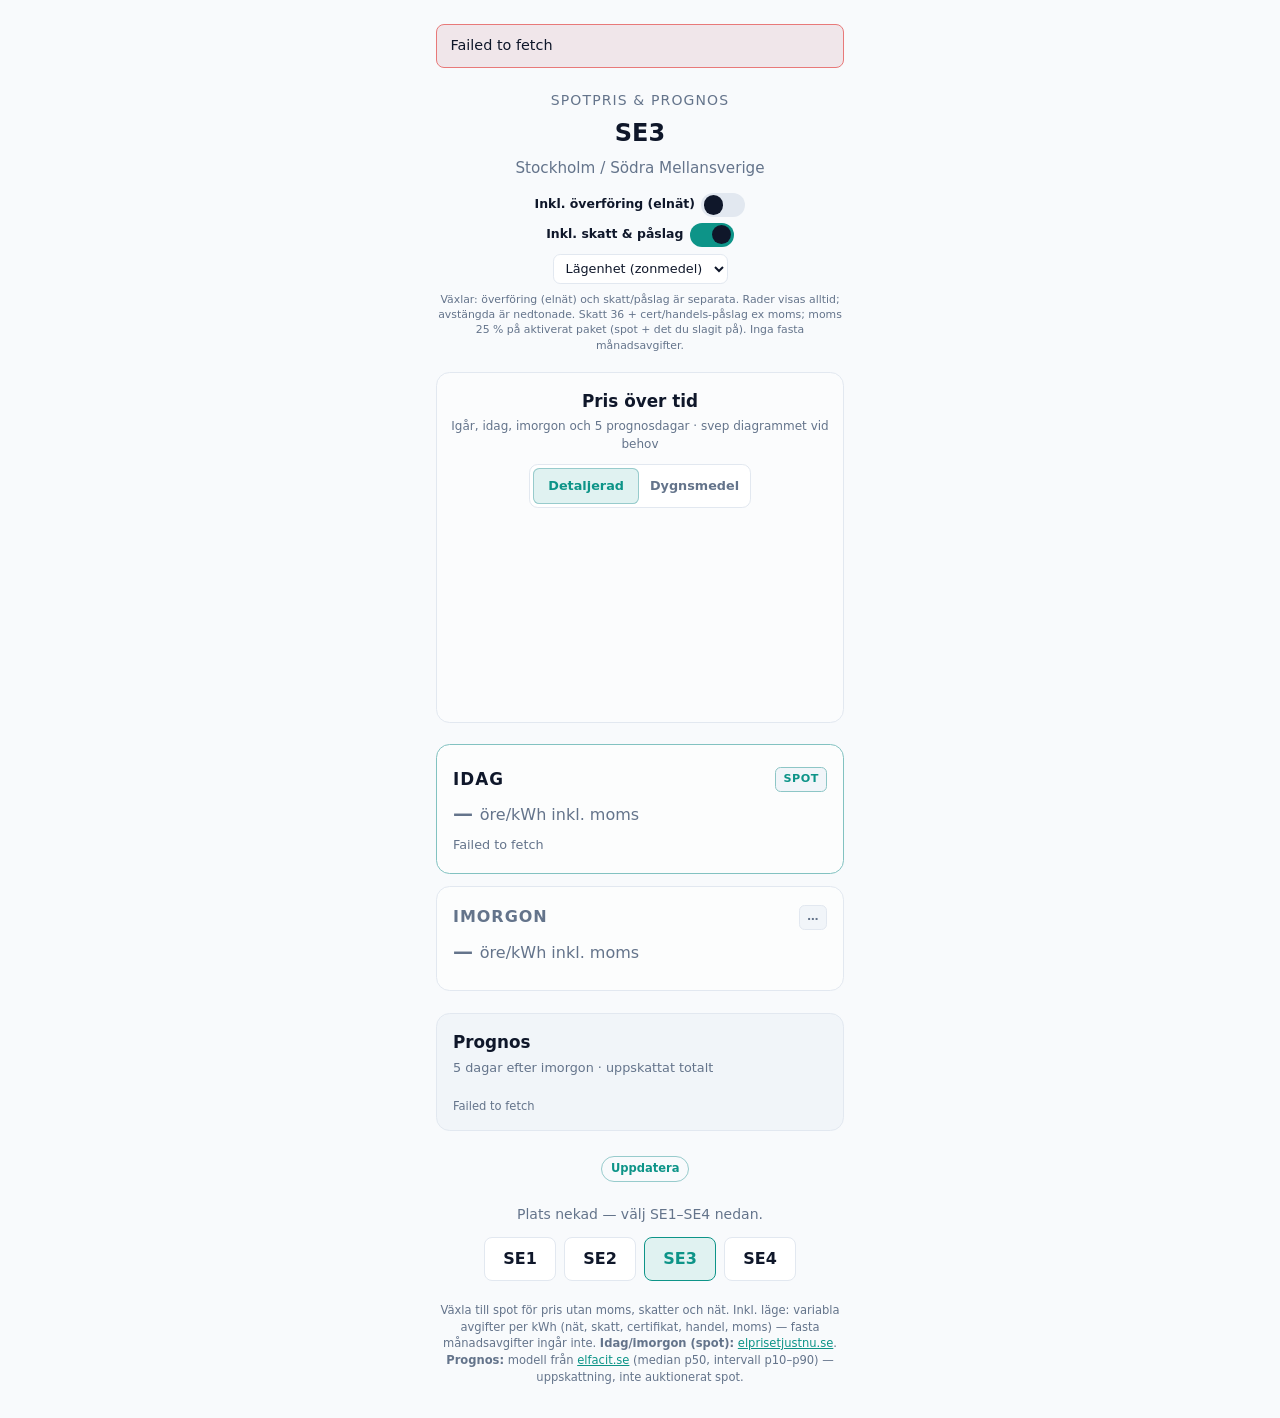
==== commit 1fa36e70: "Sync grid default off to elpris-web Co-authored-by: Bryneholt <Bryneholt@users.noreply.github.com>" ====
--- a/elpris-web/index.html
+++ b/elpris-web/index.html
@@ -29,9 +29,8 @@
                 type="checkbox"
                 id="include-grid"
                 class="fee-switch__input"
-                checked
                 role="switch"
-                aria-checked="true"
+                aria-checked="false"
               />
               <span class="fee-switch__track" aria-hidden="true"></span>
             </label>
@@ -155,8 +154,8 @@
         </p>
       </footer>
     </main>
-    <script src="fees.js?v=5"></script>
-    <script src="chart.js?v=5"></script>
-    <script src="app.js?v=5" defer></script>
+    <script src="fees.js?v=6"></script>
+    <script src="chart.js?v=6"></script>
+    <script src="app.js?v=6" defer></script>
   </body>
 </html>
